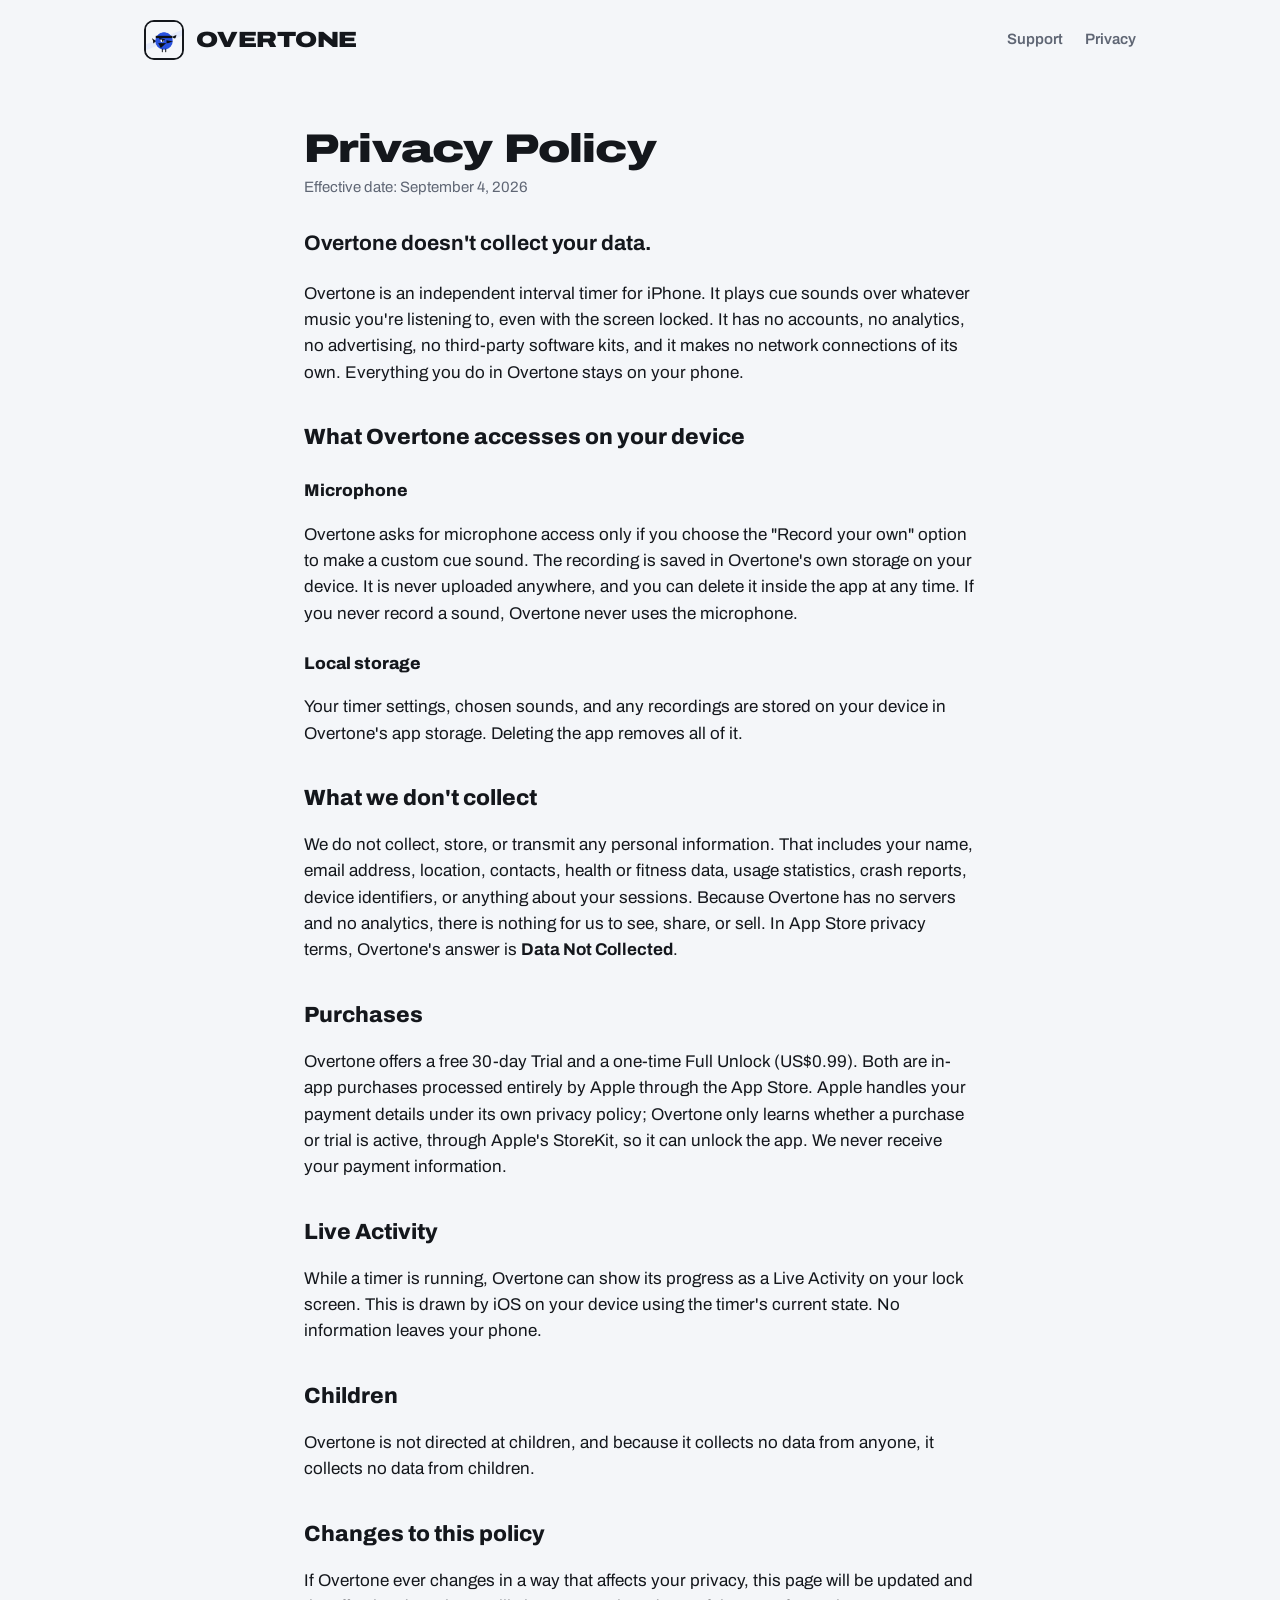
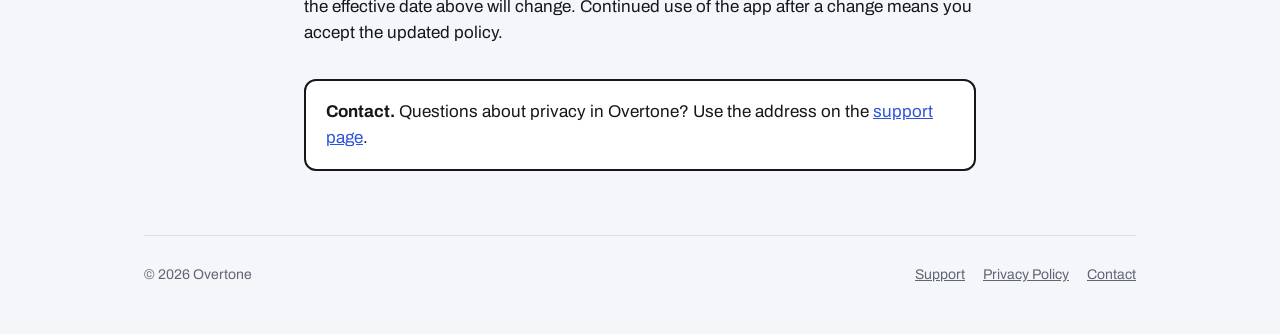
==== privacy.html @ dae68955 "Publish site" ====
<!doctype html>
<html lang="en">
<head>
<meta charset="utf-8">
<meta name="viewport" content="width=device-width, initial-scale=1">
<title>Overtone Privacy Policy</title>
<meta name="description" content="Overtone doesn't collect your data. What the app accesses on your device, and what it never does.">
<link rel="icon" href="img/icon.png">
<link rel="preconnect" href="https://fonts.googleapis.com">
<link rel="stylesheet" href="https://fonts.googleapis.com/css2?family=Archivo:wdth,wght@100,400;100,600;100,800;125,900&display=swap">
<link rel="stylesheet" href="style.css">
</head>
<body>
<div class="wrap">
  <header class="nav">
    <a class="brand" href="./"><img src="img/icon.png" alt=""><span>OVERTONE</span></a>
    <nav><a href="support.html">Support</a><a href="privacy.html">Privacy</a></nav>
  </header>
</div>
<main class="doc">
  <h1>Privacy Policy</h1>
  <div class="meta">Effective date: September 4, 2026</div>
  <p class="lede">Overtone doesn't collect your data.</p>
  <p>Overtone is an independent interval timer for iPhone. It plays cue sounds over whatever music you're listening to, even with the screen locked. It has no accounts, no analytics, no advertising, no third-party software kits, and it makes no network connections of its own. Everything you do in Overtone stays on your phone.</p>

  <h2>What Overtone accesses on your device</h2>
  <h3>Microphone</h3>
  <p>Overtone asks for microphone access only if you choose the "Record your own" option to make a custom cue sound. The recording is saved in Overtone's own storage on your device. It is never uploaded anywhere, and you can delete it inside the app at any time. If you never record a sound, Overtone never uses the microphone.</p>
  <h3>Local storage</h3>
  <p>Your timer settings, chosen sounds, and any recordings are stored on your device in Overtone's app storage. Deleting the app removes all of it.</p>

  <h2>What we don't collect</h2>
  <p>We do not collect, store, or transmit any personal information. That includes your name, email address, location, contacts, health or fitness data, usage statistics, crash reports, device identifiers, or anything about your sessions. Because Overtone has no servers and no analytics, there is nothing for us to see, share, or sell. In App Store privacy terms, Overtone's answer is <strong>Data Not Collected</strong>.</p>

  <h2>Purchases</h2>
  <p>Overtone offers a free 30-day Trial and a one-time Full Unlock (US$0.99). Both are in-app purchases processed entirely by Apple through the App Store. Apple handles your payment details under its own privacy policy; Overtone only learns whether a purchase or trial is active, through Apple's StoreKit, so it can unlock the app. We never receive your payment information.</p>

  <h2>Live Activity</h2>
  <p>While a timer is running, Overtone can show its progress as a Live Activity on your lock screen. This is drawn by iOS on your device using the timer's current state. No information leaves your phone.</p>

  <h2>Children</h2>
  <p>Overtone is not directed at children, and because it collects no data from anyone, it collects no data from children.</p>

  <h2>Changes to this policy</h2>
  <p>If Overtone ever changes in a way that affects your privacy, this page will be updated and the effective date above will change. Continued use of the app after a change means you accept the updated policy.</p>

  <div class="contact">
    <strong>Contact.</strong> Questions about privacy in Overtone? Use the address on the <a href="support.html#contact">support page</a>.
  </div>
</main>
<div class="wrap">
  <footer>
    <div>© 2026 Overtone</div>
    <nav><a href="support.html">Support</a><a href="privacy.html">Privacy Policy</a><a href="support.html#contact">Contact</a></nav>
  </footer>
</div>
</body>
</html>
---- style.css ----
:root {
  --ground: #f4f6f9; --surface: #ffffff; --ink: #14171c; --muted: #5f6674;
  --primary: #2d53de; --primary-soft: #e3e9fb; --line: #d9dde6;
  --radius: 12px;
}
* { box-sizing: border-box; }
html { color-scheme: light; }
body { margin: 0; background: var(--ground); color: var(--ink);
  font-family: "Archivo", "Helvetica Neue", Arial, sans-serif; font-size: 17px; line-height: 1.55; }
a { color: var(--primary); }
a:hover { color: #2244b8; }
.wrap { max-width: 1040px; margin: 0 auto; padding: 0 24px; }
.nav { display: flex; align-items: center; justify-content: space-between; padding: 20px 0; }
.brand { display: flex; align-items: center; gap: 12px; text-decoration: none; color: var(--ink); }
.brand img { width: 40px; height: 40px; border-radius: 10px; border: 2px solid var(--ink); }
.brand span { font-weight: 900; font-stretch: 125%; letter-spacing: -0.01em; font-size: 22px; }
.nav nav { display: flex; gap: 22px; font-weight: 600; font-size: 15px; }
.nav nav a { color: var(--muted); text-decoration: none; }
.nav nav a:hover { color: var(--ink); }
.hero { display: grid; grid-template-columns: 1.1fr 0.9fr; gap: 40px; align-items: center; padding: 48px 0 24px; }
.hero h1 { font-weight: 900; font-stretch: 125%; font-size: clamp(38px, 6vw, 64px); line-height: 1.02; letter-spacing: -0.02em; margin: 0 0 18px; text-wrap: balance; }
.hero h1 em { font-style: normal; color: var(--primary); }
.hero p { font-size: 19px; color: var(--muted); max-width: 34ch; margin: 0 0 26px; }
.cta { display: inline-flex; align-items: center; gap: 10px; background: var(--primary); color: #fff; text-decoration: none;
  font-weight: 800; font-size: 17px; padding: 16px 24px; border-radius: var(--radius); box-shadow: 0 4px 0 #1d3aa8; }
.cta:hover { color: #fff; background: #2749c4; }
.cta.ghost { background: var(--surface); color: var(--ink); border: 2px solid var(--ink); box-shadow: 0 4px 0 var(--ink); }
.cta.ghost:hover { color: var(--ink); background: var(--primary-soft); }
.hero .actions { display: flex; gap: 12px; flex-wrap: wrap; }
.hero .note { font-size: 14px; color: var(--muted); margin-top: 14px; }
.phone { width: 100%; max-width: 360px; margin: 0 auto; display: block; border-radius: 40px; border: 4px solid var(--ink); box-shadow: 0 24px 60px rgba(20,23,28,0.14); }
.strip { display: grid; grid-template-columns: repeat(3, 1fr); gap: 20px; padding: 40px 0; }
.strip img { width: 100%; border-radius: 28px; border: 3px solid var(--ink); }
.features { display: grid; grid-template-columns: repeat(3, 1fr); gap: 20px; padding: 16px 0 40px; }
.card { background: var(--surface); border: 2px solid var(--ink); border-radius: var(--radius); padding: 22px; }
.card h3 { margin: 0 0 8px; font-size: 18px; font-weight: 800; }
.card p { margin: 0; color: var(--muted); font-size: 15px; }
.eyebrow { display: inline-block; font-size: 12px; font-weight: 800; letter-spacing: 0.08em; text-transform: uppercase; color: var(--primary); background: var(--primary-soft); padding: 4px 10px; border-radius: 999px; margin-bottom: 12px; }
.pricing { display: flex; align-items: center; justify-content: space-between; gap: 24px; background: var(--ink); color: #fff; border-radius: 16px; padding: 28px 32px; margin: 8px 0 48px; }
.pricing h2 { margin: 0 0 6px; font-weight: 900; font-stretch: 125%; font-size: 28px; letter-spacing: -0.01em; }
.pricing p { margin: 0; color: #b9c0cf; }
.pricing .price { font-weight: 900; font-stretch: 125%; font-size: 40px; white-space: nowrap; }
footer { border-top: 1px solid var(--line); padding: 28px 0 48px; color: var(--muted); font-size: 14px; display: flex; justify-content: space-between; gap: 16px; flex-wrap: wrap; }
footer nav { display: flex; gap: 18px; }
footer a { color: var(--muted); }
.doc { max-width: 720px; margin: 0 auto; padding: 24px 24px 64px; }
.doc h1 { font-weight: 900; font-stretch: 125%; font-size: 40px; letter-spacing: -0.02em; margin: 24px 0 6px; line-height: 1.05; }
.doc .meta { color: var(--muted); font-size: 15px; margin-bottom: 28px; }
.doc h2 { font-size: 22px; font-weight: 800; margin: 34px 0 10px; }
.doc h3 { font-size: 17px; font-weight: 800; margin: 24px 0 6px; }
.doc p, .doc li { font-size: 17px; }
.doc .lede { font-size: 21px; font-weight: 700; }
.doc ol { padding-left: 22px; }
.doc .faq dt { font-weight: 800; margin-top: 22px; }
.doc .faq dd { margin: 6px 0 0; color: #2b3038; }
.doc .contact { background: var(--surface); border: 2px solid var(--ink); border-radius: var(--radius); padding: 18px 20px; margin-top: 32px; }
@media (max-width: 800px) {
  .hero { grid-template-columns: 1fr; padding-top: 24px; }
  .hero .phone { max-width: 280px; }
  .strip, .features { grid-template-columns: 1fr; }
  .pricing { flex-direction: column; align-items: flex-start; }
  .nav nav { gap: 14px; }
}
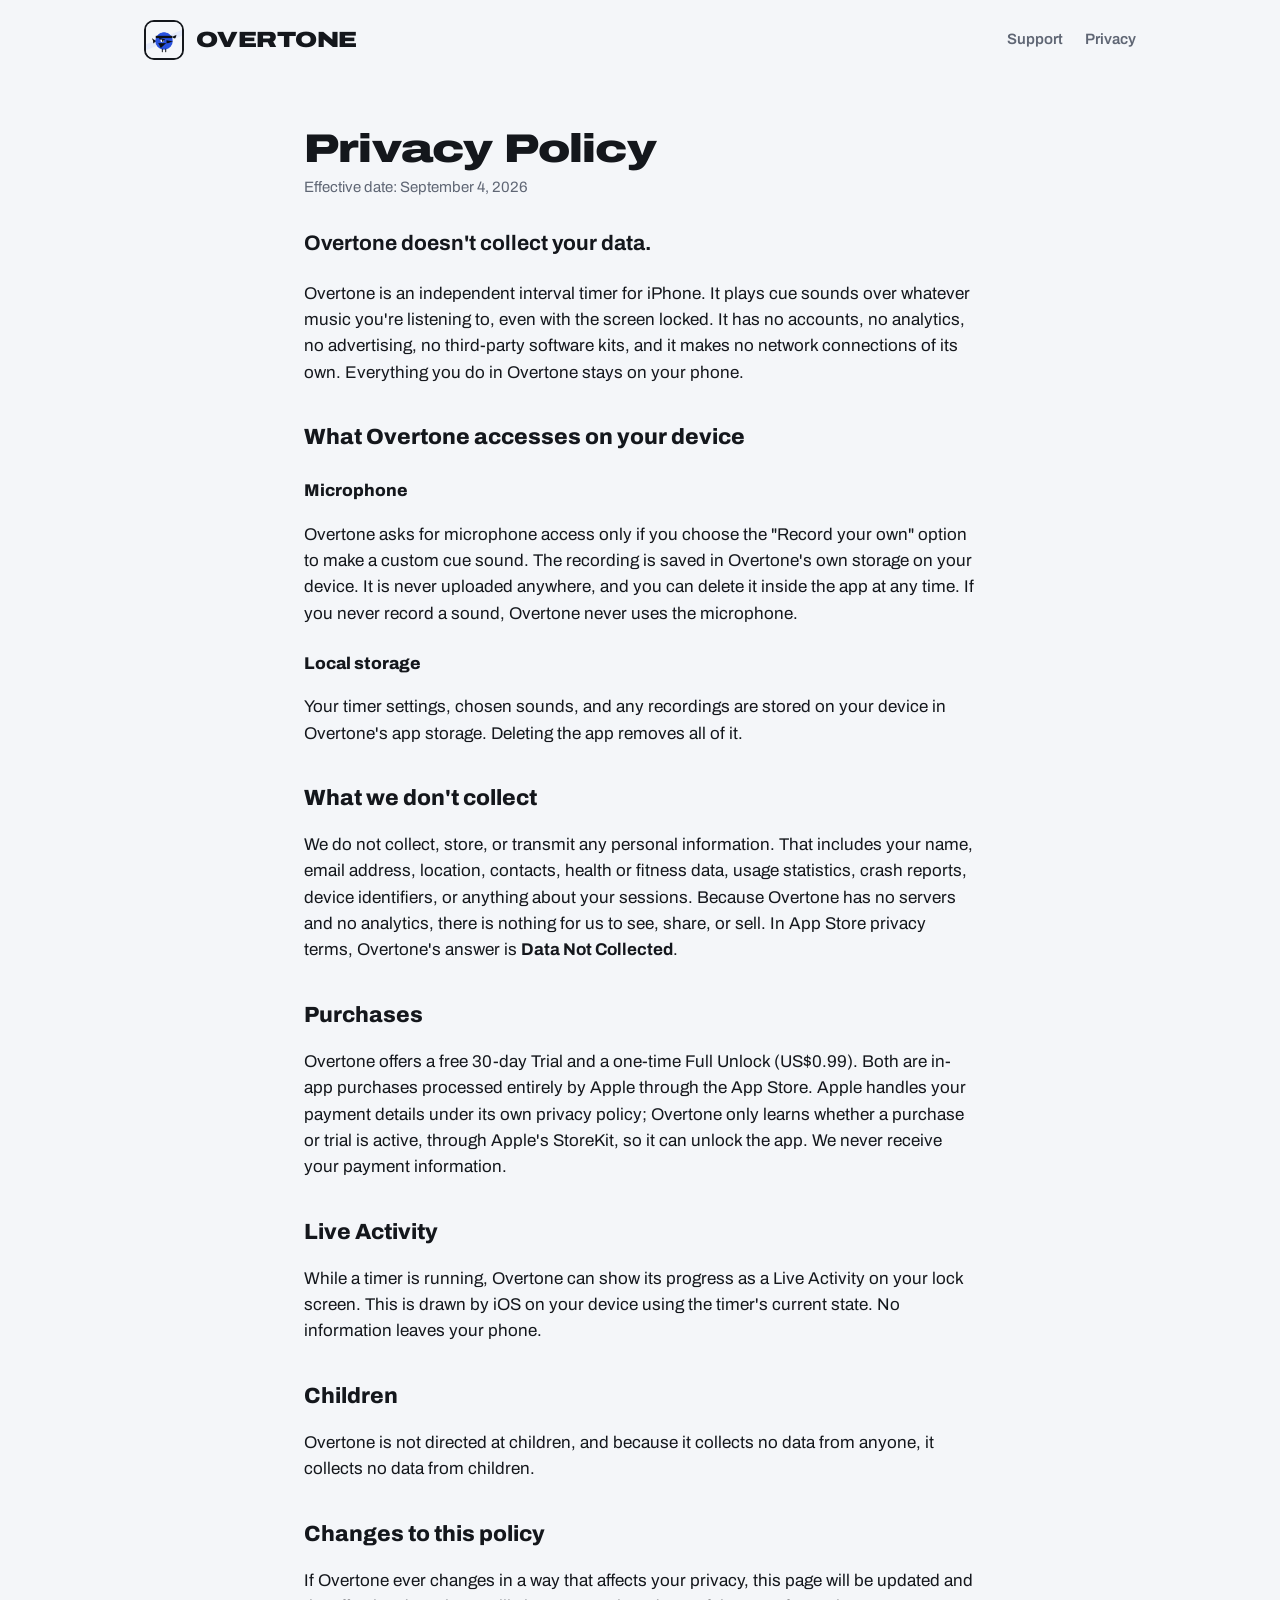
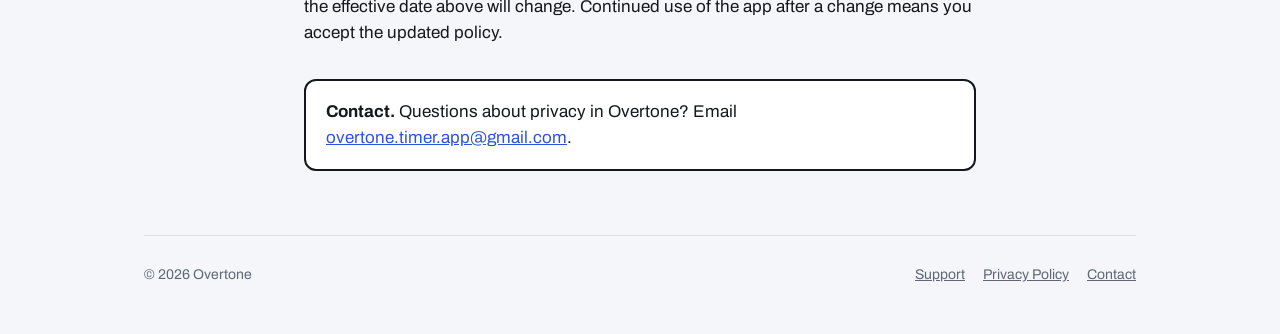
==== commit 04f4369f: "Publish site 2026-09-14T04:18Z" ====
--- a/privacy.html
+++ b/privacy.html
@@ -45,13 +45,13 @@
   <p>If Overtone ever changes in a way that affects your privacy, this page will be updated and the effective date above will change. Continued use of the app after a change means you accept the updated policy.</p>
 
   <div class="contact">
-    <strong>Contact.</strong> Questions about privacy in Overtone? Use the address on the <a href="support.html#contact">support page</a>.
+    <strong>Contact.</strong> Questions about privacy in Overtone? Email <a href="mailto:overtone.timer.app@gmail.com">overtone.timer.app@gmail.com</a>.
   </div>
 </main>
 <div class="wrap">
   <footer>
     <div>© 2026 Overtone</div>
-    <nav><a href="support.html">Support</a><a href="privacy.html">Privacy Policy</a><a href="support.html#contact">Contact</a></nav>
+    <nav><a href="support.html">Support</a><a href="privacy.html">Privacy Policy</a><a href="mailto:overtone.timer.app@gmail.com">Contact</a></nav>
   </footer>
 </div>
 </body>
